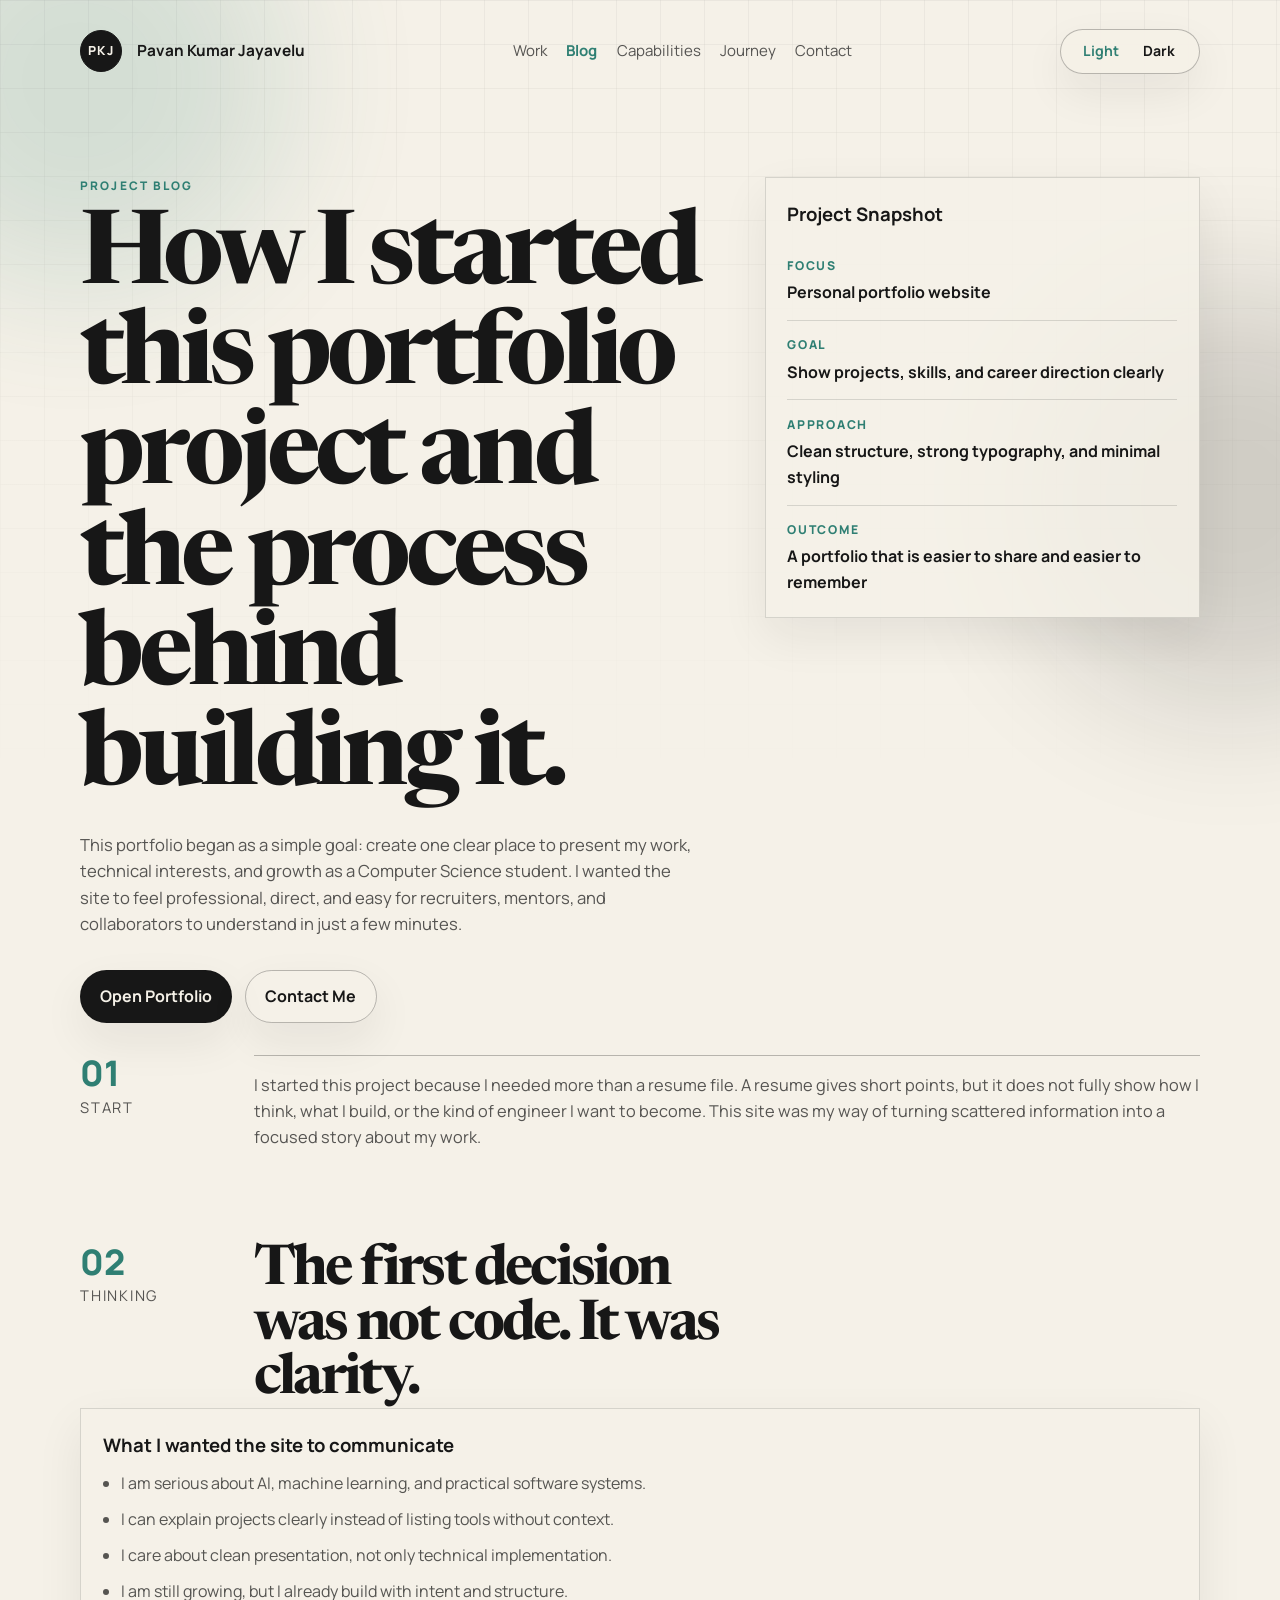
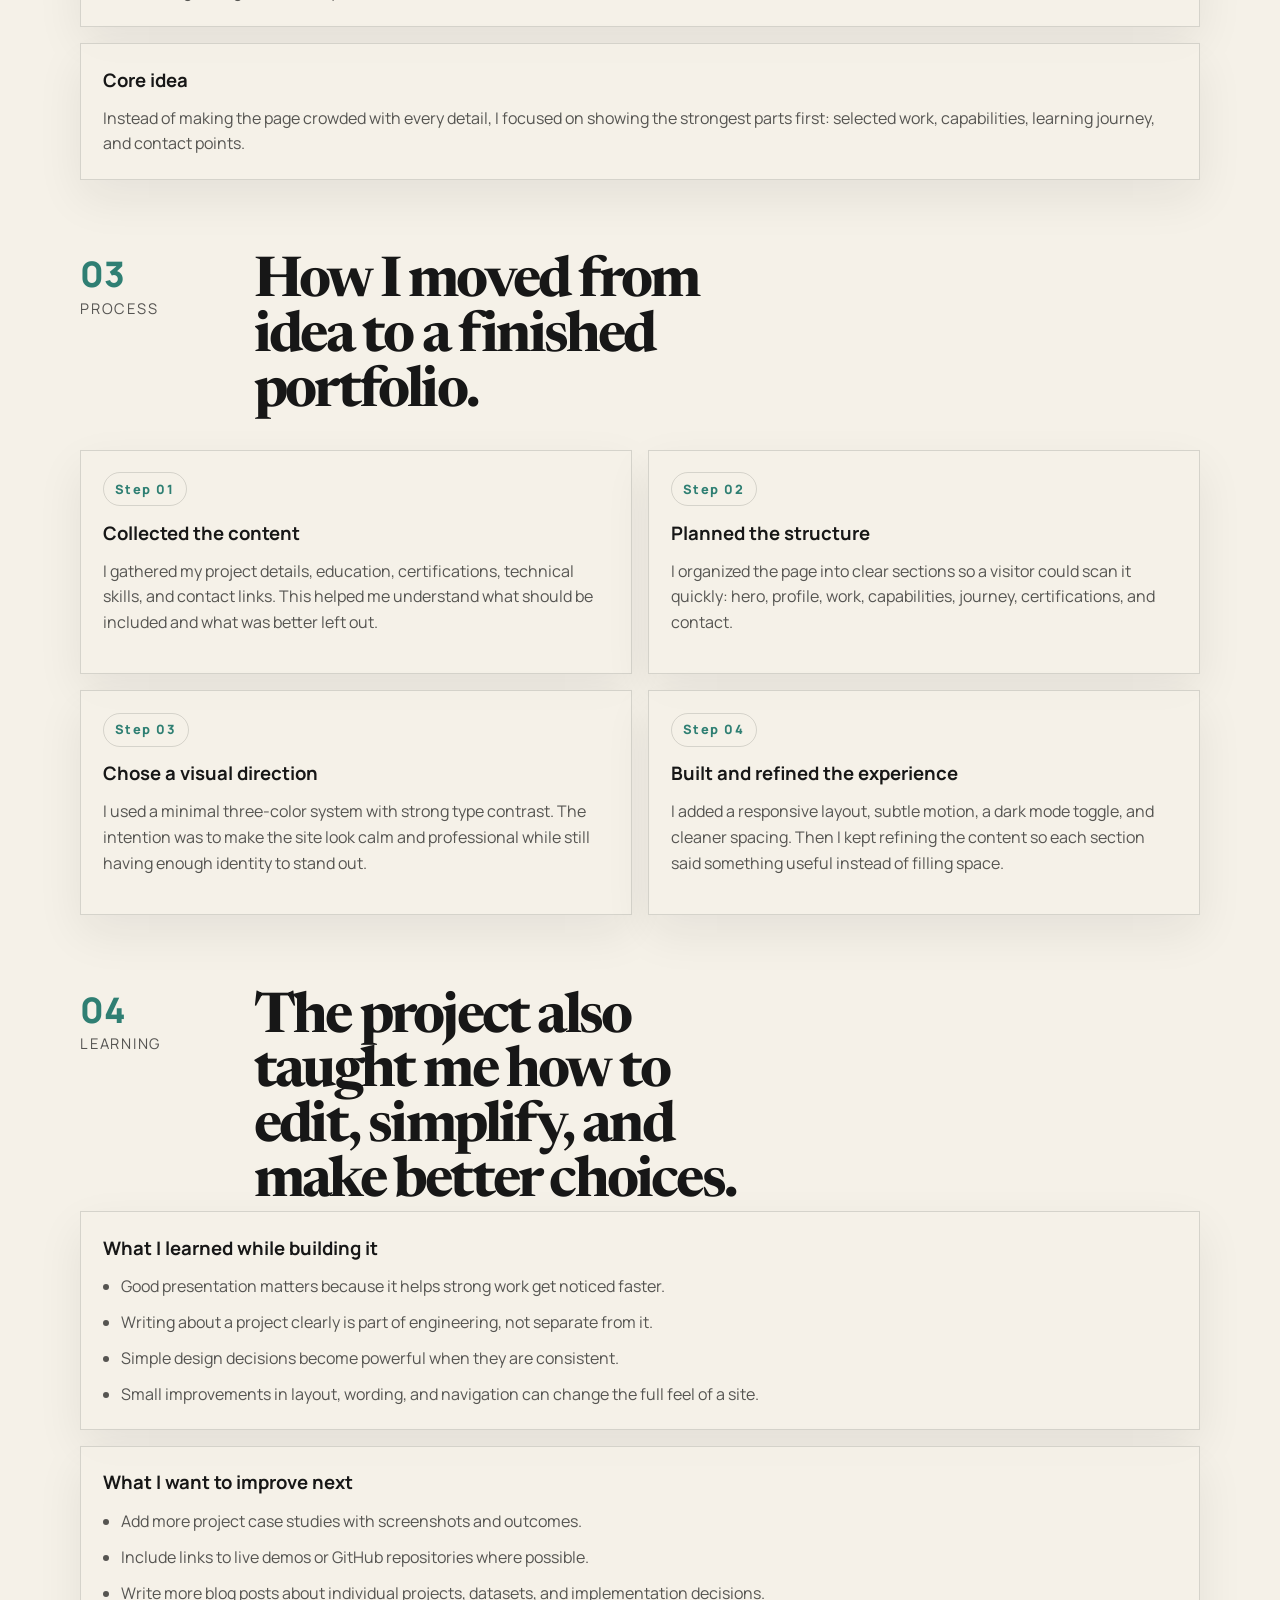
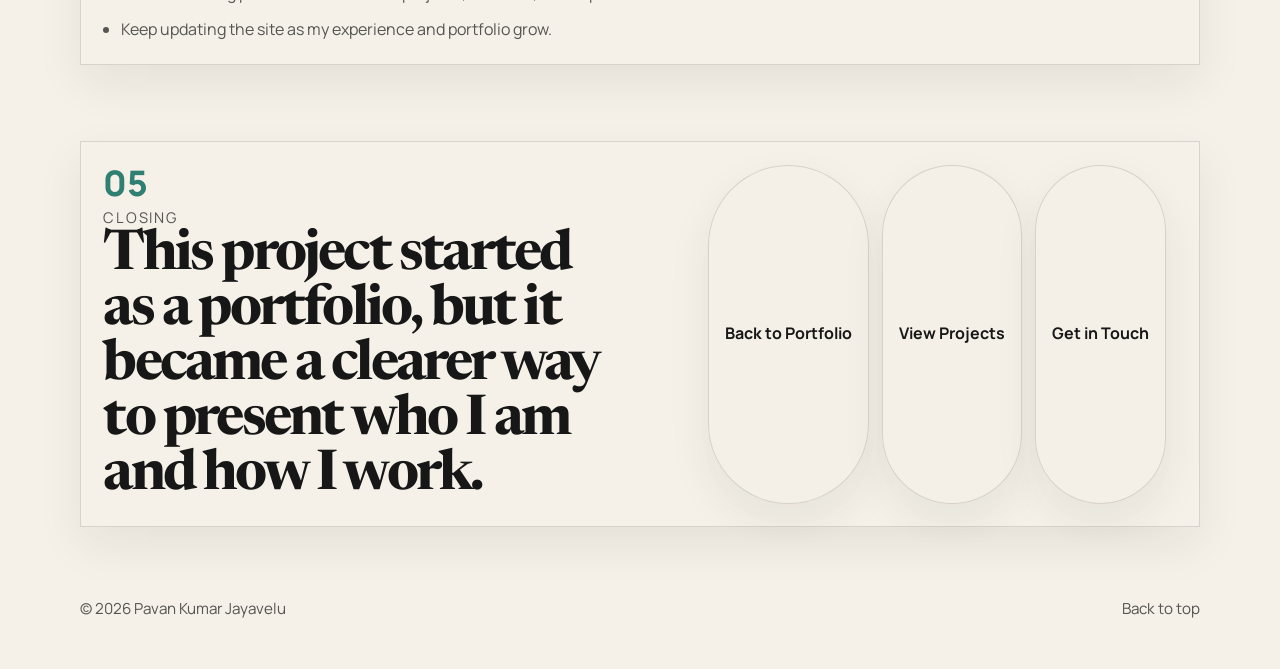
==== blog.html @ 308d9396 "blog added" ====
<!DOCTYPE html>
<html lang="en">

<head>
  <meta charset="UTF-8" />
  <meta name="viewport" content="width=device-width, initial-scale=1.0" />
  <title>Project Blog | Pavan Kumar Jayavelu</title>
  <meta name="description"
    content="A short blog by Pavan Kumar Jayavelu about how his portfolio project started, how it was built, and what he learned from the process." />
  <meta name="theme-color" content="#f5f1e8" />
  <meta property="og:title" content="Project Blog | Pavan Kumar Jayavelu" />
  <meta property="og:description"
    content="How the portfolio project started, the design decisions behind it, and the full build process." />
  <meta property="og:type" content="article" />
  <meta property="og:image" content="assets/og-card.svg" />
  <link rel="icon" type="image/svg+xml" href="assets/favicon.svg" />
  <link rel="preconnect" href="https://fonts.googleapis.com" />
  <link rel="preconnect" href="https://fonts.gstatic.com" crossorigin />
  <link
    href="https://fonts.googleapis.com/css2?family=Manrope:wght@400;500;600;700;800&family=Newsreader:opsz,wght@6..72,500;6..72,700&display=swap"
    rel="stylesheet" />
  <link rel="stylesheet" href="styles.css" />
</head>

<body>
  <div class="ambient ambient-left"></div>
  <div class="ambient ambient-right"></div>

  <header class="site-header">
    <nav class="nav shell">
      <a class="brand" href="index.html#top" aria-label="Home">
        <span class="brand-mark">PKJ</span>
        <span class="brand-name">Pavan Kumar Jayavelu</span>
      </a>
      <div class="nav-links">
        <a href="index.html#work">Work</a>
        <a class="nav-link-current" href="blog.html">Blog</a>
        <a href="index.html#capabilities">Capabilities</a>
        <a href="index.html#journey">Journey</a>
        <a href="index.html#contact">Contact</a>
      </div>
      <button class="theme-toggle" id="theme-toggle" type="button" aria-label="Toggle dark mode">
        <span class="theme-toggle-sun">Light</span>
        <span class="theme-toggle-moon">Dark</span>
      </button>
    </nav>
  </header>

  <main id="top">
    <section class="page-hero shell section reveal">
      <div class="page-hero-grid">
        <div>
          <p class="page-kicker">Project Blog</p>
          <h1>How I started this portfolio project and the process behind building it.</h1>
          <p class="page-intro">
            This portfolio began as a simple goal: create one clear place to present my work,
            technical interests, and growth as a Computer Science student. I wanted the site to
            feel professional, direct, and easy for recruiters, mentors, and collaborators to
            understand in just a few minutes.
          </p>
          <div class="hero-actions">
            <a class="button button-ink" href="index.html">Open Portfolio</a>
            <a class="button button-outline" href="index.html#contact">Contact Me</a>
          </div>
        </div>

        <aside class="blog-aside">
          <h3>Project Snapshot</h3>
          <div class="blog-meta">
            <div>
              <span>Focus</span>
              <strong>Personal portfolio website</strong>
            </div>
            <div>
              <span>Goal</span>
              <strong>Show projects, skills, and career direction clearly</strong>
            </div>
            <div>
              <span>Approach</span>
              <strong>Clean structure, strong typography, and minimal styling</strong>
            </div>
            <div>
              <span>Outcome</span>
              <strong>A portfolio that is easier to share and easier to remember</strong>
            </div>
          </div>
        </aside>
      </div>
    </section>

    <section class="shell intro-band reveal">
      <div class="intro-grid">
        <div class="section-key">
          <span>01</span>
          <p>Start</p>
        </div>
        <div class="intro-text">
          <p>
            I started this project because I needed more than a resume file. A resume gives short
            points, but it does not fully show how I think, what I build, or the kind of engineer I
            want to become. This site was my way of turning scattered information into a focused
            story about my work.
          </p>
        </div>
      </div>
    </section>

    <section class="shell section reveal">
      <div class="section-head">
        <div class="section-key">
          <span>02</span>
          <p>Thinking</p>
        </div>
        <h2>The first decision was not code. It was clarity.</h2>
      </div>

      <div class="blog-main">
        <article class="blog-card">
          <h3>What I wanted the site to communicate</h3>
          <ul class="blog-list">
            <li>I am serious about AI, machine learning, and practical software systems.</li>
            <li>I can explain projects clearly instead of listing tools without context.</li>
            <li>I care about clean presentation, not only technical implementation.</li>
            <li>I am still growing, but I already build with intent and structure.</li>
          </ul>
        </article>

        <article class="blog-quote">
          <h3>Core idea</h3>
          <p>
            Instead of making the page crowded with every detail, I focused on showing the strongest
            parts first: selected work, capabilities, learning journey, and contact points.
          </p>
        </article>
      </div>
    </section>

    <section class="shell section reveal">
      <div class="section-head">
        <div class="section-key">
          <span>03</span>
          <p>Process</p>
        </div>
        <h2>How I moved from idea to a finished portfolio.</h2>
      </div>

      <div class="process-grid">
        <article class="blog-card process-step">
          <span>Step 01</span>
          <div>
            <h3>Collected the content</h3>
            <p>
              I gathered my project details, education, certifications, technical skills, and
              contact links. This helped me understand what should be included and what was better
              left out.
            </p>
          </div>
        </article>

        <article class="blog-card process-step">
          <span>Step 02</span>
          <div>
            <h3>Planned the structure</h3>
            <p>
              I organized the page into clear sections so a visitor could scan it quickly: hero,
              profile, work, capabilities, journey, certifications, and contact.
            </p>
          </div>
        </article>

        <article class="blog-card process-step">
          <span>Step 03</span>
          <div>
            <h3>Chose a visual direction</h3>
            <p>
              I used a minimal three-color system with strong type contrast. The intention was to
              make the site look calm and professional while still having enough identity to stand
              out.
            </p>
          </div>
        </article>

        <article class="blog-card process-step">
          <span>Step 04</span>
          <div>
            <h3>Built and refined the experience</h3>
            <p>
              I added a responsive layout, subtle motion, a dark mode toggle, and cleaner spacing.
              Then I kept refining the content so each section said something useful instead of
              filling space.
            </p>
          </div>
        </article>
      </div>
    </section>

    <section class="shell section reveal">
      <div class="section-head">
        <div class="section-key">
          <span>04</span>
          <p>Learning</p>
        </div>
        <h2>The project also taught me how to edit, simplify, and make better choices.</h2>
      </div>

      <div class="blog-main">
        <article class="blog-card">
          <h3>What I learned while building it</h3>
          <ul class="blog-list">
            <li>Good presentation matters because it helps strong work get noticed faster.</li>
            <li>Writing about a project clearly is part of engineering, not separate from it.</li>
            <li>Simple design decisions become powerful when they are consistent.</li>
            <li>Small improvements in layout, wording, and navigation can change the full feel of a site.</li>
          </ul>
        </article>

        <article class="blog-card">
          <h3>What I want to improve next</h3>
          <ul class="blog-list">
            <li>Add more project case studies with screenshots and outcomes.</li>
            <li>Include links to live demos or GitHub repositories where possible.</li>
            <li>Write more blog posts about individual projects, datasets, and implementation decisions.</li>
            <li>Keep updating the site as my experience and portfolio grow.</li>
          </ul>
        </article>
      </div>
    </section>

    <section class="shell section reveal">
      <div class="contact-panel">
        <div class="contact-copy">
          <div class="section-key">
            <span>05</span>
            <p>Closing</p>
          </div>
          <h2>This project started as a portfolio, but it became a clearer way to present who I am and how I work.</h2>
        </div>
        <div class="contact-links">
          <a class="contact-link" href="index.html">Back to Portfolio</a>
          <a class="contact-link" href="index.html#work">View Projects</a>
          <a class="contact-link" href="index.html#contact">Get in Touch</a>
        </div>
      </div>
    </section>
  </main>

  <footer class="site-footer shell">
    <p>&copy; <span id="year"></span> Pavan Kumar Jayavelu</p>
    <a href="#top">Back to top</a>
  </footer>

  <script src="script.js"></script>
</body>

</html>
---- styles.css ----
:root {
  --bone: #f5f1e8;
  --ink: #171717;
  --teal: #2f7f73;
  --shell: min(1120px, calc(100vw - 2rem));
  --bg: var(--bone);
  --text: var(--ink);
  --line: rgba(23, 23, 23, 0.14);
  --line-strong: rgba(23, 23, 23, 0.28);
  --muted: rgba(23, 23, 23, 0.72);
  --surface: rgba(245, 241, 232, 0.86);
  --surface-strong: rgba(245, 241, 232, 0.96);
  --nav-bg: rgba(245, 241, 232, 0.88);
  --shadow-soft: 0 18px 45px rgba(23, 23, 23, 0.07);
  --shadow-lift: 0 24px 60px rgba(23, 23, 23, 0.12);
}

body[data-theme="dark"] {
  --bg: #111313;
  --text: #f5f1e8;
  --line: rgba(245, 241, 232, 0.14);
  --line-strong: rgba(245, 241, 232, 0.26);
  --muted: rgba(245, 241, 232, 0.72);
  --surface: rgba(22, 24, 24, 0.88);
  --surface-strong: rgba(28, 30, 30, 0.98);
  --nav-bg: rgba(17, 19, 19, 0.88);
  --shadow-soft: 0 18px 45px rgba(0, 0, 0, 0.25);
  --shadow-lift: 0 24px 60px rgba(0, 0, 0, 0.35);
}

* {
  box-sizing: border-box;
}

html {
  scroll-behavior: smooth;
}

body {
  margin: 0;
  min-height: 100vh;
  background: var(--bg);
  color: var(--text);
  font-family: "Manrope", sans-serif;
  line-height: 1.6;
  overflow-x: hidden;
  transition: background-color 240ms ease, color 240ms ease;
}

body::before {
  content: "";
  position: fixed;
  inset: 0;
  background-image:
    linear-gradient(var(--line) 1px, transparent 1px),
    linear-gradient(90deg, var(--line) 1px, transparent 1px);
  background-size: 44px 44px;
  mask-image: linear-gradient(180deg, rgba(0, 0, 0, 0.32), transparent 88%);
  pointer-events: none;
}

a {
  color: inherit;
  text-decoration: none;
  transition: color 180ms ease, background-color 180ms ease, border-color 180ms ease,
    transform 180ms ease, box-shadow 180ms ease;
}

h1,
h2,
h3,
p {
  margin-top: 0;
}

h1,
h2 {
  font-family: "Newsreader", serif;
  letter-spacing: -0.05em;
  line-height: 0.98;
}

h1 {
  max-width: 11ch;
  margin-bottom: 1.3rem;
  font-size: clamp(3.2rem, 8vw, 6.4rem);
}

h2 {
  max-width: 14ch;
  margin-bottom: 0;
  font-size: clamp(2rem, 5vw, 3.5rem);
}

h3 {
  margin-bottom: 0.5rem;
  font-size: 1.16rem;
}

.shell {
  width: var(--shell);
  margin: 0 auto;
}

.ambient {
  position: fixed;
  width: 26rem;
  height: 26rem;
  border-radius: 999px;
  filter: blur(72px);
  opacity: 0.16;
  pointer-events: none;
  z-index: 0;
  animation: drift 16s ease-in-out infinite;
}

.ambient-left {
  top: -8rem;
  left: -8rem;
  background: var(--teal);
}

.ambient-right {
  right: -10rem;
  top: 18rem;
  background: var(--text);
  animation-delay: -8s;
}

.site-header,
main,
.site-footer {
  position: relative;
  z-index: 1;
}

.site-header {
  position: sticky;
  top: 0;
  padding-top: 0.8rem;
  z-index: 10;
}

.nav {
  display: flex;
  align-items: center;
  justify-content: space-between;
  gap: 1rem;
  padding: 1rem 0;
  border-bottom: 1px solid transparent;
  transition: border-color 180ms ease, backdrop-filter 180ms ease, background-color 180ms ease;
}

.nav.is-scrolled {
  background: var(--nav-bg);
  backdrop-filter: blur(14px);
  border-color: var(--line);
}

.brand {
  display: inline-flex;
  align-items: center;
  gap: 0.9rem;
  min-width: 0;
}

.brand-mark {
  display: inline-flex;
  align-items: center;
  justify-content: center;
  width: 2.65rem;
  height: 2.65rem;
  border: 1px solid var(--text);
  border-radius: 999px;
  background: var(--text);
  color: var(--bg);
  font-size: 0.78rem;
  font-weight: 800;
  letter-spacing: 0.12em;
  transition: background-color 240ms ease, color 240ms ease, border-color 240ms ease;
}

.brand-name {
  font-size: 0.96rem;
  font-weight: 700;
  white-space: nowrap;
}

.nav-links {
  display: flex;
  flex-wrap: wrap;
  gap: 1.2rem;
  color: var(--muted);
  font-size: 0.94rem;
}

.nav-links a:hover,
.nav-links a:focus-visible,
.site-footer a:hover,
.site-footer a:focus-visible {
  color: var(--teal);
}

.theme-toggle {
  display: inline-flex;
  align-items: center;
  gap: 0.5rem;
  min-height: 2.8rem;
  padding: 0.5rem 0.95rem;
  border: 1px solid var(--line-strong);
  border-radius: 999px;
  background: var(--surface-strong);
  color: var(--text);
  font: inherit;
  font-size: 0.88rem;
  font-weight: 700;
  cursor: pointer;
  box-shadow: var(--shadow-soft);
}

.theme-toggle:hover,
.theme-toggle:focus-visible {
  transform: translateY(-1px);
}

.theme-toggle-sun,
.theme-toggle-moon {
  display: inline-flex;
  align-items: center;
  justify-content: center;
  min-width: 3.1rem;
}

body[data-theme="light"] .theme-toggle-sun,
body:not([data-theme="dark"]) .theme-toggle-sun {
  color: var(--teal);
}

body[data-theme="dark"] .theme-toggle-moon {
  color: var(--teal);
}

.section {
  padding: 4.8rem 0 0;
}

.hero {
  padding-top: 5.4rem;
}

.hero-grid {
  display: grid;
  grid-template-columns: minmax(0, 1.35fr) minmax(280px, 0.75fr);
  gap: 2rem;
  align-items: start;
}

.eyebrow {
  margin: 0 0 0.8rem;
  color: var(--teal);
  text-transform: uppercase;
  letter-spacing: 0.18em;
  font-size: 0.74rem;
  font-weight: 800;
}

.hero-copy,
.project-summary,
.timeline-content p,
.note-copy,
.intro-text p,
.cert-card p {
  color: var(--muted);
  font-size: 1.02rem;
}

.hero-copy {
  max-width: 60ch;
}

.hero-actions,
.tag-row,
.contact-links {
  display: flex;
  flex-wrap: wrap;
  gap: 0.8rem;
}

.hero-actions {
  margin-top: 2rem;
}

.button {
  display: inline-flex;
  align-items: center;
  justify-content: center;
  min-height: 3rem;
  padding: 0.8rem 1.2rem;
  border-radius: 999px;
  border: 1px solid var(--line-strong);
  font-weight: 700;
  box-shadow: var(--shadow-soft);
}

.button:hover,
.button:focus-visible {
  transform: translateY(-2px);
  box-shadow: var(--shadow-lift);
}

.button-ink {
  background: var(--text);
  color: var(--bg);
}

.button-outline {
  background: transparent;
}

.hero-side {
  display: grid;
  gap: 1rem;
}

.note-card,
.facts-card,
.project-row,
.cap-card,
.timeline-row,
.cert-card,
.contact-panel {
  border: 1px solid var(--line);
  background: var(--surface);
  box-shadow: var(--shadow-soft);
  transition: transform 220ms ease, box-shadow 220ms ease, background-color 240ms ease,
    border-color 240ms ease;
}

.note-card:hover,
.facts-card:hover,
.project-row:hover,
.cap-card:hover,
.timeline-row:hover,
.cert-card:hover,
.contact-panel:hover {
  transform: translateY(-3px);
  box-shadow: var(--shadow-lift);
}

.note-card,
.facts-card,
.cap-card,
.cert-card {
  padding: 1.25rem;
}

.note-label,
.fact-label,
.timeline-role {
  color: var(--teal);
}

.note-label,
.fact-label {
  display: block;
  margin-bottom: 0.5rem;
  font-size: 0.8rem;
  font-weight: 800;
  text-transform: uppercase;
  letter-spacing: 0.14em;
}

.palette {
  display: flex;
  gap: 0.65rem;
  margin: 0.8rem 0 1rem;
}

.swatch {
  width: 2.2rem;
  height: 2.2rem;
  border-radius: 999px;
  border: 1px solid var(--line);
}

.swatch-bone {
  background: var(--bone);
}

.swatch-ink {
  background: var(--ink);
}

.swatch-teal {
  background: var(--teal);
}

body[data-theme="dark"] .swatch-bone {
  background: #d8d1c2;
}

.facts-card {
  display: grid;
  grid-template-columns: repeat(2, minmax(0, 1fr));
  gap: 1rem;
}

.fact strong {
  display: block;
  font-size: 1rem;
}

.intro-band {
  padding-top: 2rem;
}

.intro-grid,
.section-head {
  display: grid;
  grid-template-columns: 150px minmax(0, 1fr);
  gap: 1.5rem;
  align-items: start;
}

.section-key {
  display: grid;
  gap: 0.35rem;
}

.section-key span {
  color: var(--teal);
  font-size: 2.2rem;
  font-weight: 800;
  line-height: 1;
}

.section-key p {
  margin-bottom: 0;
  color: var(--muted);
  font-size: 0.92rem;
  text-transform: uppercase;
  letter-spacing: 0.12em;
}

.intro-text {
  border-top: 1px solid var(--line-strong);
  padding-top: 1rem;
}

.project-stack,
.timeline {
  margin-top: 1.8rem;
}

.project-row {
  display: grid;
  grid-template-columns: 92px minmax(0, 1fr);
  gap: 1rem;
  padding: 1.25rem;
}

.project-row + .project-row,
.timeline-row + .timeline-row {
  margin-top: 1rem;
}

.project-index {
  font-size: 1.05rem;
  font-weight: 800;
  color: var(--teal);
}

.project-header {
  display: flex;
  justify-content: space-between;
  gap: 1rem;
  align-items: start;
}

.project-header p {
  color: var(--muted);
  white-space: nowrap;
  font-size: 0.95rem;
}

.project-list,
.quality-list {
  margin: 1rem 0 0;
  padding-left: 1.15rem;
  color: var(--muted);
}

.project-list li,
.quality-list li {
  margin-bottom: 0.65rem;
}

.tag-row {
  margin-top: 1.15rem;
}

.tag-row span {
  display: inline-flex;
  align-items: center;
  min-height: 2.2rem;
  padding: 0.45rem 0.85rem;
  border: 1px solid var(--line);
  border-radius: 999px;
  background: var(--surface-strong);
  font-size: 0.9rem;
  font-weight: 700;
  transition: transform 180ms ease, background-color 240ms ease, border-color 240ms ease;
}

.tag-row span:hover {
  transform: translateY(-1px);
}

.capability-grid {
  display: grid;
  grid-template-columns: repeat(2, minmax(0, 1fr));
  gap: 1rem;
  margin-top: 1.8rem;
}

.cap-card-wide {
  grid-column: span 2;
}

.timeline-row {
  display: grid;
  grid-template-columns: 180px minmax(0, 1fr);
  gap: 1rem;
  padding: 1.2rem 1.25rem;
}

.timeline-date span {
  display: inline-flex;
  padding: 0.42rem 0.75rem;
  border: 1px solid var(--line);
  border-radius: 999px;
  font-weight: 700;
  color: var(--teal);
}

.timeline-role {
  margin-bottom: 0.55rem;
  font-weight: 700;
}

.cert-grid {
  display: grid;
  grid-template-columns: repeat(3, minmax(0, 1fr));
  gap: 1rem;
  margin-top: 1.8rem;
}

.contact-panel {
  display: grid;
  grid-template-columns: minmax(0, 1.1fr) minmax(280px, 0.9fr);
  gap: 2rem;
  padding: 1.4rem;
  margin-bottom: 1rem;
}

.page-hero {
  padding-top: 5.4rem;
}

.page-hero-grid {
  display: grid;
  grid-template-columns: minmax(0, 1.2fr) minmax(280px, 0.8fr);
  gap: 2rem;
  align-items: start;
}

.page-kicker {
  margin: 0 0 0.8rem;
  color: var(--teal);
  text-transform: uppercase;
  letter-spacing: 0.18em;
  font-size: 0.74rem;
  font-weight: 800;
}

.page-intro {
  max-width: 62ch;
  color: var(--muted);
  font-size: 1.04rem;
}

.blog-main {
  display: grid;
  gap: 1rem;
}

.blog-card,
.blog-quote,
.blog-aside {
  border: 1px solid var(--line);
  background: var(--surface);
  box-shadow: var(--shadow-soft);
  transition: transform 220ms ease, box-shadow 220ms ease, background-color 240ms ease,
    border-color 240ms ease;
}

.blog-card:hover,
.blog-quote:hover,
.blog-aside:hover {
  transform: translateY(-3px);
  box-shadow: var(--shadow-lift);
}

.blog-card,
.blog-quote,
.blog-aside {
  padding: 1.35rem;
}

.blog-card h3,
.blog-quote h3,
.blog-aside h3 {
  margin-bottom: 0.65rem;
}

.blog-card p,
.blog-quote p,
.blog-aside p {
  color: var(--muted);
}

.blog-list {
  margin: 0;
  padding-left: 1.15rem;
  color: var(--muted);
}

.blog-list li + li {
  margin-top: 0.65rem;
}

.process-grid {
  display: grid;
  grid-template-columns: repeat(2, minmax(0, 1fr));
  gap: 1rem;
  margin-top: 1.8rem;
}

.process-step {
  display: grid;
  gap: 0.8rem;
}

.process-step span {
  display: inline-flex;
  align-items: center;
  width: fit-content;
  min-height: 2rem;
  padding: 0.35rem 0.7rem;
  border: 1px solid var(--line);
  border-radius: 999px;
  color: var(--teal);
  font-size: 0.8rem;
  font-weight: 800;
  letter-spacing: 0.12em;
}

.blog-aside {
  display: grid;
  gap: 1rem;
}

.blog-meta {
  display: grid;
  gap: 0.9rem;
}

.blog-meta div {
  padding-bottom: 0.9rem;
  border-bottom: 1px solid var(--line);
}

.blog-meta div:last-child {
  padding-bottom: 0;
  border-bottom: 0;
}

.blog-meta span {
  display: block;
  margin-bottom: 0.3rem;
  color: var(--teal);
  font-size: 0.76rem;
  font-weight: 800;
  letter-spacing: 0.14em;
  text-transform: uppercase;
}

.blog-quote p:last-child {
  margin-bottom: 0;
}

.nav-link-current {
  color: var(--teal);
  font-weight: 700;
}

.contact-link {
  display: inline-flex;
  align-items: center;
  min-height: 3rem;
  padding: 0.75rem 1rem;
  border: 1px solid var(--line);
  border-radius: 999px;
  background: var(--surface-strong);
  font-weight: 700;
  box-shadow: var(--shadow-soft);
}

.contact-link:hover,
.contact-link:focus-visible {
  color: var(--bone);
  background: var(--teal);
  border-color: var(--teal);
  transform: translateY(-2px);
}

.site-footer {
  display: flex;
  justify-content: space-between;
  gap: 1rem;
  padding: 3.4rem 0 2rem;
  color: var(--muted);
  font-size: 0.95rem;
}

.reveal {
  opacity: 0;
  transform: translateY(22px);
  transition: opacity 700ms ease, transform 700ms ease;
}

.reveal.is-visible {
  opacity: 1;
  transform: translateY(0);
}

@keyframes drift {
  0%,
  100% {
    transform: translate3d(0, 0, 0) scale(1);
  }

  50% {
    transform: translate3d(0, 18px, 0) scale(1.04);
  }
}

@media (max-width: 980px) {
  .hero-grid,
  .page-hero-grid,
  .contact-panel,
  .cert-grid,
  .capability-grid,
  .cap-card-wide,
  .timeline-row,
  .process-grid {
    grid-template-columns: 1fr;
  }

  .cap-card-wide {
    grid-column: auto;
  }

  .facts-card {
    grid-template-columns: 1fr 1fr;
  }

  .project-row {
    grid-template-columns: 1fr;
  }
}

@media (max-width: 760px) {
  .nav,
  .site-footer {
    flex-direction: column;
    align-items: start;
  }

  .intro-grid,
  .section-head {
    grid-template-columns: 1fr;
  }

  .hero {
    padding-top: 4.5rem;
  }

  .page-hero {
    padding-top: 4.5rem;
  }

  .facts-card {
    grid-template-columns: 1fr;
  }

  .project-header {
    flex-direction: column;
  }
}

@media (prefers-reduced-motion: reduce) {
  html {
    scroll-behavior: auto;
  }

  *,
  *::before,
  *::after {
    animation: none !important;
    transition: none !important;
  }

  .reveal {
    opacity: 1;
    transform: none;
  }
}
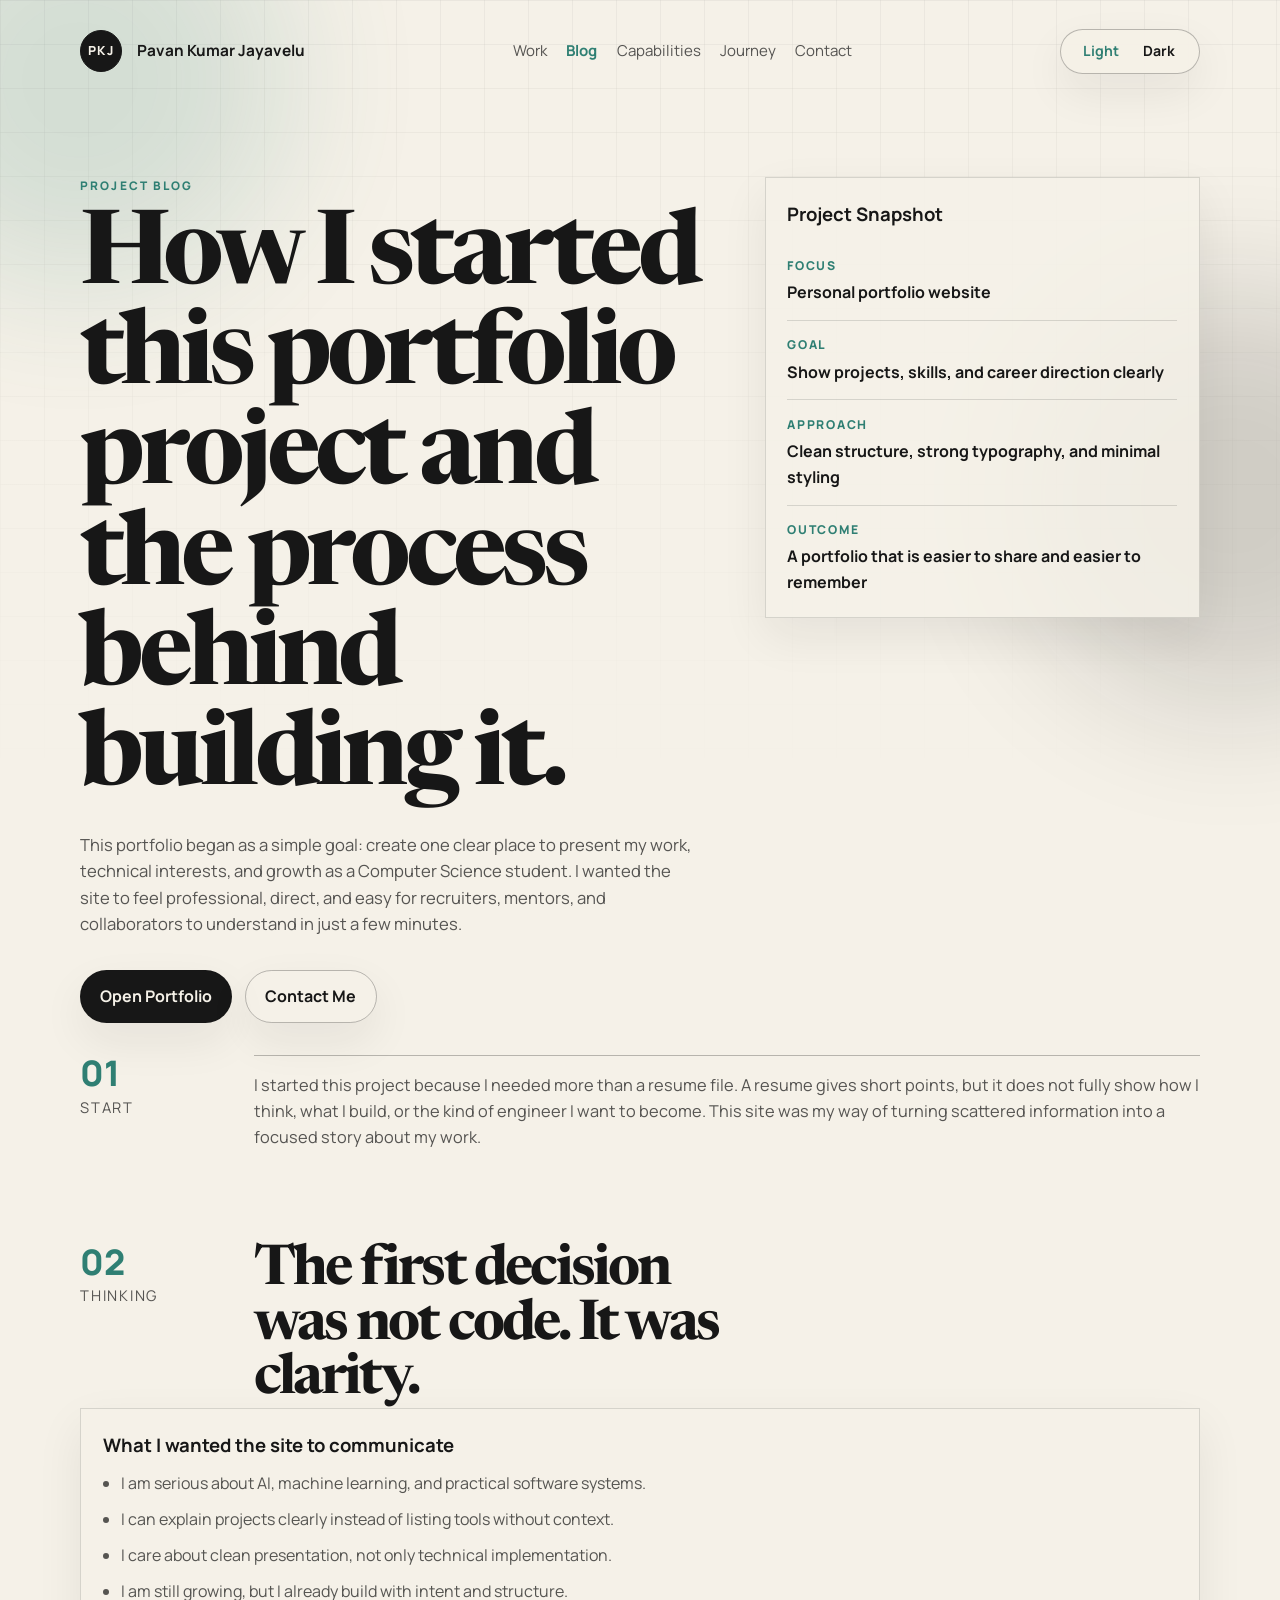
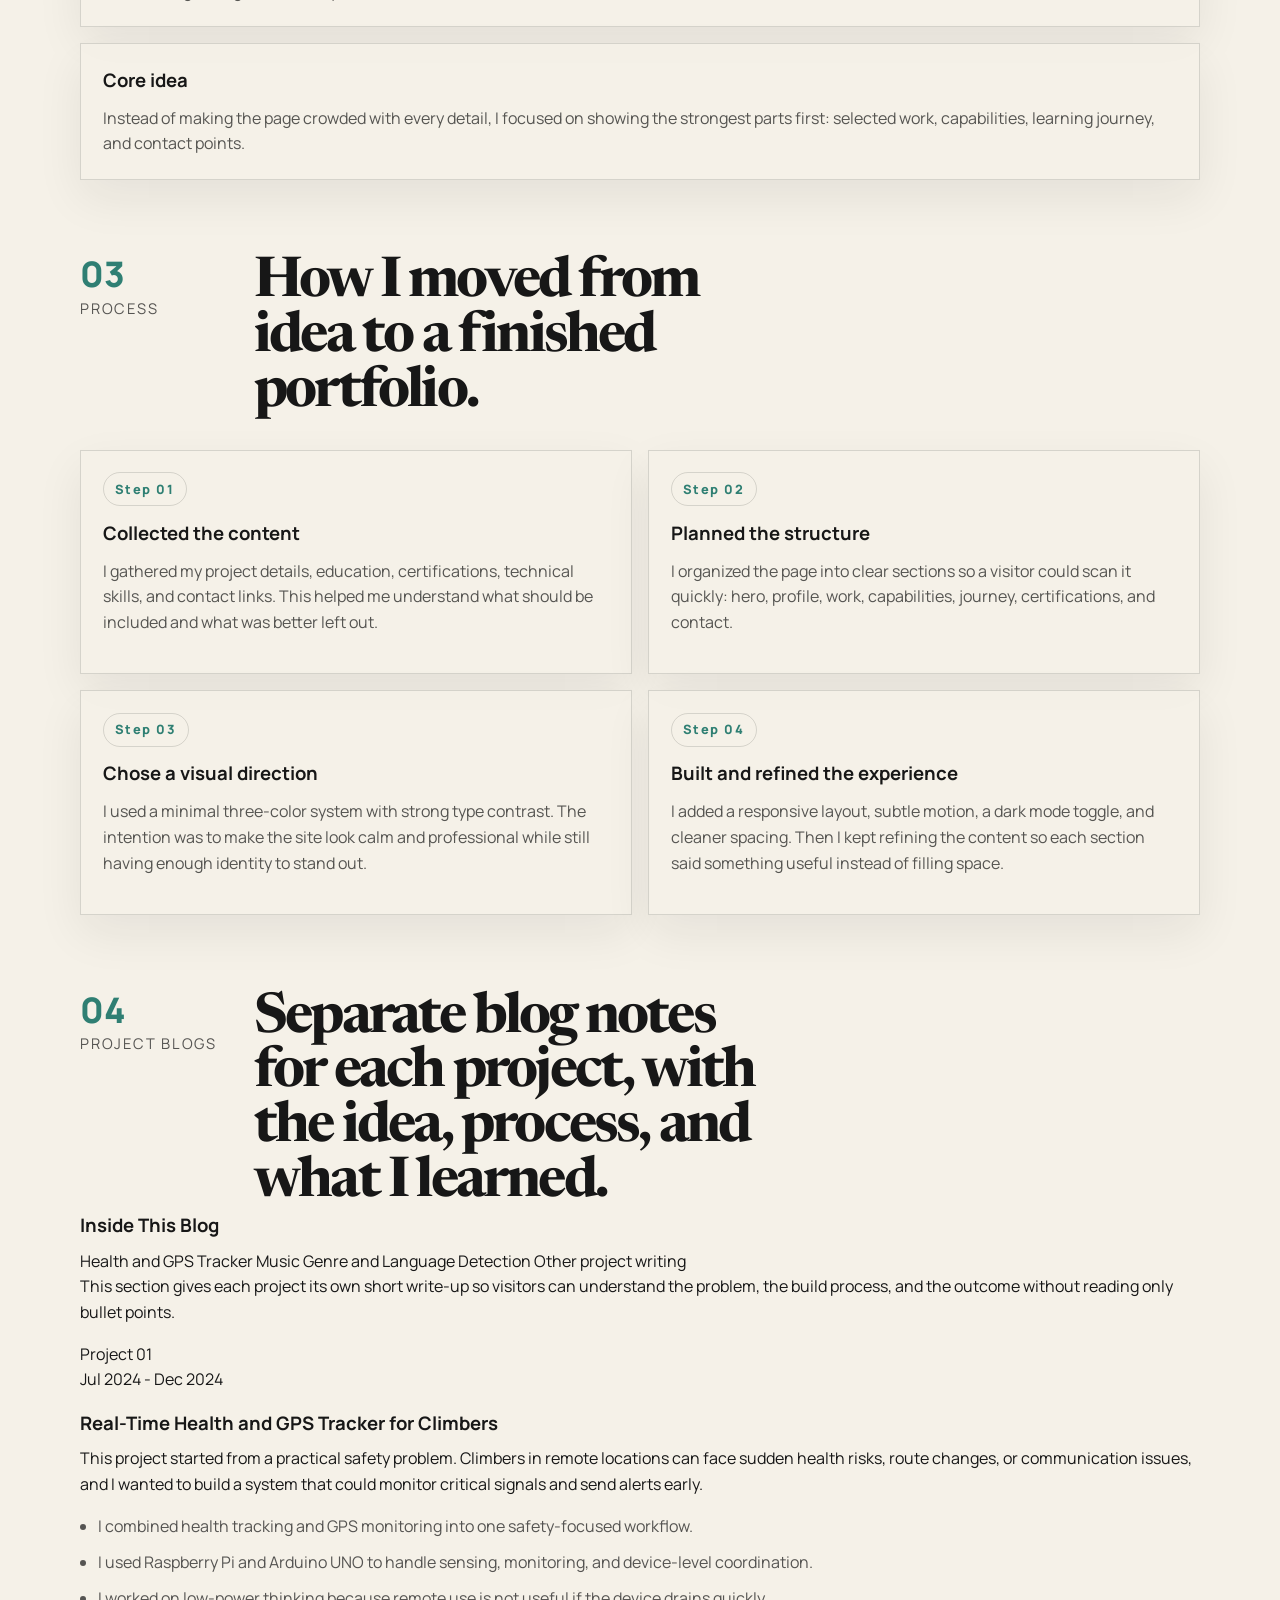
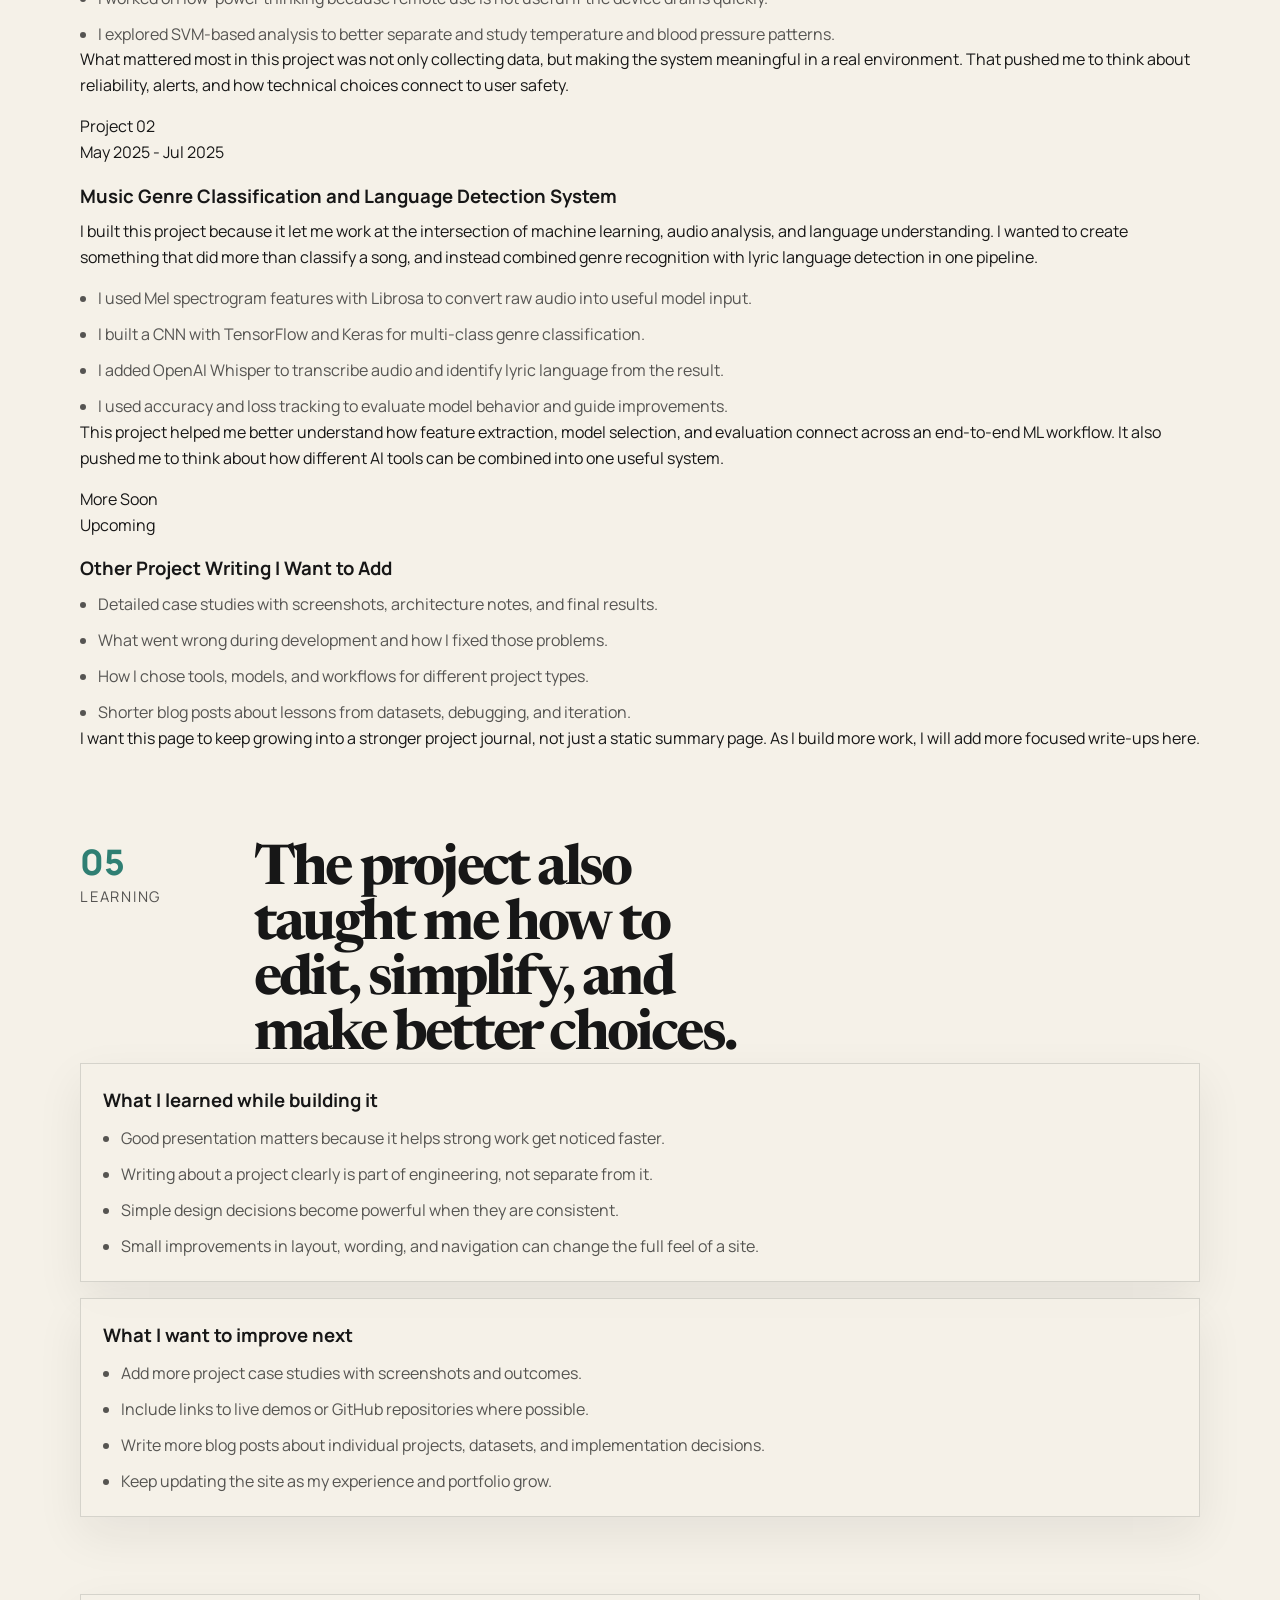
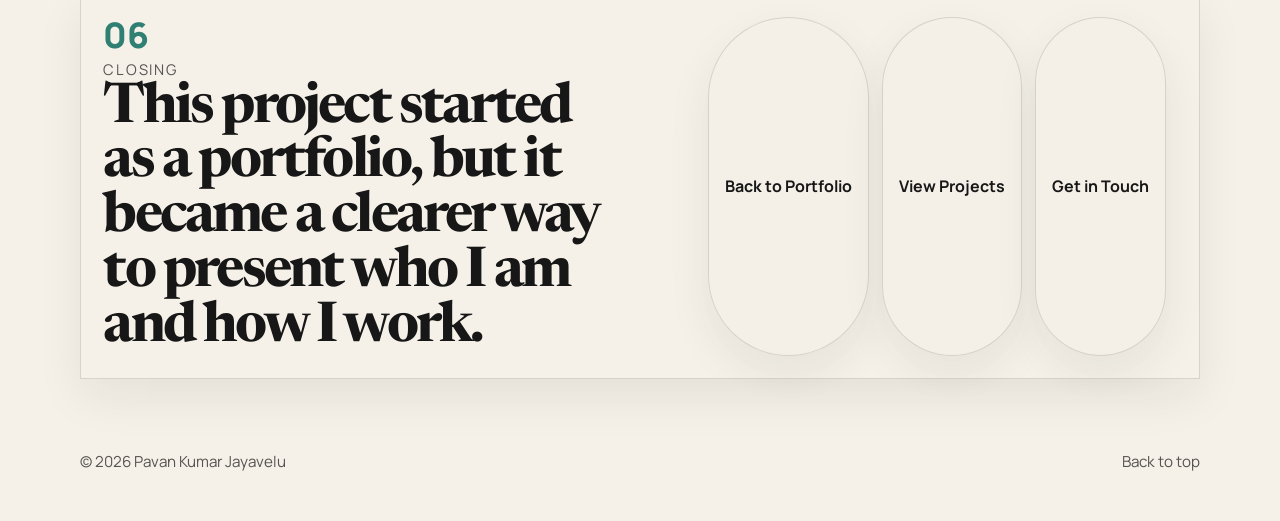
==== commit ef9ae066: "Create single-file separate blog view with project case studies" ====
--- a/blog.html
+++ b/blog.html
@@ -194,10 +194,104 @@
       </div>
     </section>
 
+    <section class="shell section reveal" id="project-blogs">
+      <div class="section-head">
+        <div class="section-key">
+          <span>04</span>
+          <p>Project Blogs</p>
+        </div>
+        <h2>Separate blog notes for each project, with the idea, process, and what I learned.</h2>
+      </div>
+
+      <div class="blog-layout">
+        <aside class="blog-sidebar">
+          <h3>Inside This Blog</h3>
+          <div class="blog-toc">
+            <a href="#tracker-project">Health and GPS Tracker</a>
+            <a href="#music-project">Music Genre and Language Detection</a>
+            <a href="#next-writing">Other project writing</a>
+          </div>
+          <p>
+            This section gives each project its own short write-up so visitors can understand the
+            problem, the build process, and the outcome without reading only bullet points.
+          </p>
+        </aside>
+
+        <div class="blog-entries">
+          <article class="blog-entry" id="tracker-project">
+            <div class="blog-entry-head">
+              <span class="blog-pill">Project 01</span>
+              <p>Jul 2024 - Dec 2024</p>
+            </div>
+            <h3>Real-Time Health and GPS Tracker for Climbers</h3>
+            <p class="blog-entry-intro">
+              This project started from a practical safety problem. Climbers in remote locations can
+              face sudden health risks, route changes, or communication issues, and I wanted to
+              build a system that could monitor critical signals and send alerts early.
+            </p>
+            <ul class="blog-list">
+              <li>I combined health tracking and GPS monitoring into one safety-focused workflow.</li>
+              <li>I used Raspberry Pi and Arduino UNO to handle sensing, monitoring, and device-level coordination.</li>
+              <li>I worked on low-power thinking because remote use is not useful if the device drains quickly.</li>
+              <li>I explored SVM-based analysis to better separate and study temperature and blood pressure patterns.</li>
+            </ul>
+            <p>
+              What mattered most in this project was not only collecting data, but making the system
+              meaningful in a real environment. That pushed me to think about reliability, alerts,
+              and how technical choices connect to user safety.
+            </p>
+          </article>
+
+          <article class="blog-entry" id="music-project">
+            <div class="blog-entry-head">
+              <span class="blog-pill">Project 02</span>
+              <p>May 2025 - Jul 2025</p>
+            </div>
+            <h3>Music Genre Classification and Language Detection System</h3>
+            <p class="blog-entry-intro">
+              I built this project because it let me work at the intersection of machine learning,
+              audio analysis, and language understanding. I wanted to create something that did more
+              than classify a song, and instead combined genre recognition with lyric language
+              detection in one pipeline.
+            </p>
+            <ul class="blog-list">
+              <li>I used Mel spectrogram features with Librosa to convert raw audio into useful model input.</li>
+              <li>I built a CNN with TensorFlow and Keras for multi-class genre classification.</li>
+              <li>I added OpenAI Whisper to transcribe audio and identify lyric language from the result.</li>
+              <li>I used accuracy and loss tracking to evaluate model behavior and guide improvements.</li>
+            </ul>
+            <p>
+              This project helped me better understand how feature extraction, model selection, and
+              evaluation connect across an end-to-end ML workflow. It also pushed me to think about
+              how different AI tools can be combined into one useful system.
+            </p>
+          </article>
+
+          <article class="blog-entry blog-entry-muted" id="next-writing">
+            <div class="blog-entry-head">
+              <span class="blog-pill">More Soon</span>
+              <p>Upcoming</p>
+            </div>
+            <h3>Other Project Writing I Want to Add</h3>
+            <ul class="blog-list">
+              <li>Detailed case studies with screenshots, architecture notes, and final results.</li>
+              <li>What went wrong during development and how I fixed those problems.</li>
+              <li>How I chose tools, models, and workflows for different project types.</li>
+              <li>Shorter blog posts about lessons from datasets, debugging, and iteration.</li>
+            </ul>
+            <p>
+              I want this page to keep growing into a stronger project journal, not just a static
+              summary page. As I build more work, I will add more focused write-ups here.
+            </p>
+          </article>
+        </div>
+      </div>
+    </section>
+
     <section class="shell section reveal">
       <div class="section-head">
         <div class="section-key">
-          <span>04</span>
+          <span>05</span>
           <p>Learning</p>
         </div>
         <h2>The project also taught me how to edit, simplify, and make better choices.</h2>
@@ -230,7 +324,7 @@
       <div class="contact-panel">
         <div class="contact-copy">
           <div class="section-key">
-            <span>05</span>
+            <span>06</span>
             <p>Closing</p>
           </div>
           <h2>This project started as a portfolio, but it became a clearer way to present who I am and how I work.</h2>
